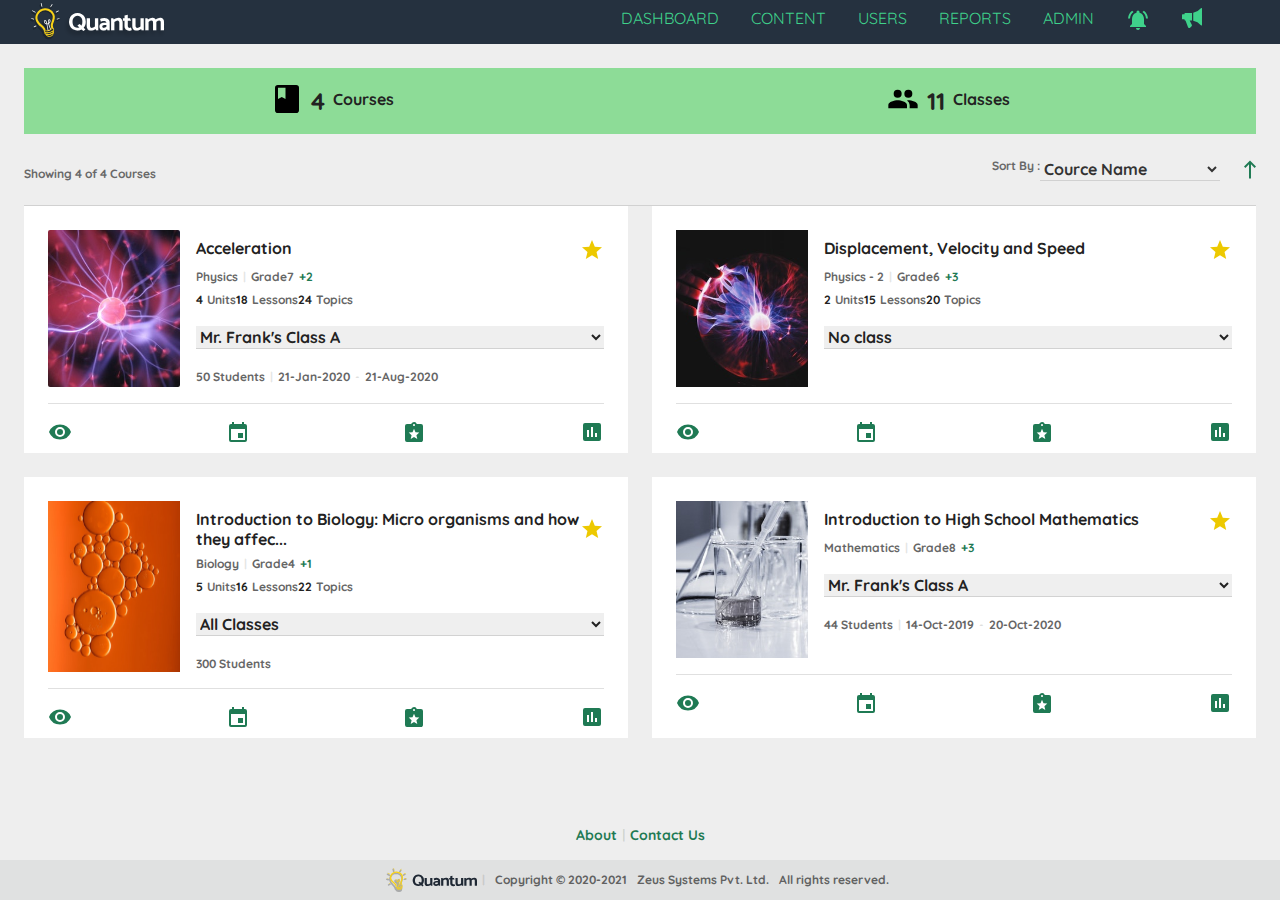
==== dashboard/index.html @ c4efd6d4 "dashboard push" ====
<!DOCTYPE html>
<html lang="en">

<head>
    <meta charset="UTF-8">
    <meta name="viewport" content="width=device-width, initial-scale=1.0">
    <link rel="preload" href="/login-page/Quicksand-VariableFont_wght.woff2" as="font" type="font/woff2"
        crossorigin="anonymous">
    <link rel="stylesheet" href="/dashboard/styles.css">
    <title>Document</title>
</head>

<body>
    <div class="flex">
        <div class="header">
            <img src="/dashboard/logo used in header.svg" alt="quantum">
            <div class="dashboard nav">DASHBOARD</div>
            <div class="nav">CONTENT</div>
            <div class="nav">USERS</div>
            <div class="nav">REPORTS</div>
            <div class="nav">ADMIN</div>
            <div class="nav"><img src="/dashboard/alerts.svg" alt="Alert as image."></div>
            <div class="nav"><img src="/dashboard/announcements.svg" alt="announcements as image"></div>
            <div class="nav profile"></div>
        </div>
        <div class="main">
            <div class="course-class-toggle">
                <div class="courses-toggle">
                    <img src="/dashboard/courses.svg" alt="courses img">
                    <div class="courses-nos">4</div>
                    <div class="courses-toggle-label">Courses</div>
                </div>
                <div class="classes-toggle">
                    <img src="/dashboard/classes.svg" alt="classes img">
                    <div class="classes-nos">11</div>
                    <div class="classes-toggle-label">Classes</div>
                </div>
            </div>
            <div class="class-for-line">
                <div class="filter-panel">
                    <div class="showing-label">Showing 4 of 4 Courses</div>
                    <div class="filter-div">
                        <div class="sort-by-label">Sort By :</div>
                        <select name="course" id="course" class="courses-select">
                            <option value="" disabled selected>Cource Name</option>
                            <option value="">Acceleration</option>
                            <option value="">Displacement, Velocity and Speed</option>
                            <option value="">Introduction to Biology: Micro organisms and how they affec...</option>
                            <option value="">Introduction to High School Mathematics</option>
                        </select>
                        <img src="/dashboard/sort.svg" alt="sort img">
                    </div>
                </div>
            </div>
            <div class="courses-grid">
                <div class="course-card">
                    <div class="course">
                        <img src="/dashboard/imageMask.png" alt="" class="course-img">
                        <div class="courses-details">
                            <div class="line-1">
                                <div class="course-name">Acceleration</div> <img class="star"
                                    src="/dashboard/favourite.svg" alt="">
                            </div>
                            <div class="line-2 regular-course-label">
                                Physics
                                <div class="pipe">|</div>
                                Grade
                                <div class="grade">7</div>
                                <div class="plus">+2</div>
                            </div>
                            <div class="line-3 regular-course-label">
                                <div class="number-line-2">4</div>
                                Units
                                <div class="number-line-2 lm">18</div>
                                Lessons
                                <div class="number-line-2 lm">24</div>
                                Topics
                            </div>
                            <select name="" id="" class="course-class-input">
                                <option value="">Mr. Frank's Class A</option>
                                <option value="">Mr. Frank's Class B</option>
                            </select>
                            <div class="line-4 regular-course-label">
                                <div>50 Students</div>
                                <div class="pipe">|</div>
                                <div>21-Jan-2020</div>
                                <div class="pipe">-</div>
                                <div>21-Aug-2020</div>
                            </div>
                        </div>
                    </div>
                    <div class="courses-icons">
                        <img src="/dashboard/preview.svg" alt="">
                        <img src="/dashboard/manage course.svg" alt="">
                        <img src="/dashboard/grade submissions.svg" alt="">
                        <img src="/dashboard/reports.svg" alt="">
                    </div>
                </div>
                <div class="course-card">
                    <div class="course">
                        <img src="/dashboard/imageMask-1.png" alt="" class="course-img">
                        <div class="courses-details">
                            <div class="line-1">
                                <div class="course-name">Displacement, Velocity and Speed</div> <img class="star"
                                    src="/dashboard/favourite.svg" alt="">
                            </div>
                            <div class="line-2 regular-course-label">
                                Physics - 2
                                <div class="pipe">|</div>
                                Grade
                                <div class="grade">6</div>
                                <div class="plus">+3</div>
                            </div>
                            <div class="line-3 regular-course-label">
                                <div class="number-line-2">2</div>
                                Units
                                <div class="number-line-2 lm">15</div>
                                Lessons
                                <div class="number-line-2 lm">20</div>
                                Topics
                            </div>
                            <select name="" id="" class="course-class-input">
                                <option value="">No class</option>
                                <option value="">Mr. Frank's Class A</option>
                                <option value="">Mr. Frank's Class B</option>
                            </select>
                        </div>
                    </div>
                    <div class="courses-icons">
                        <img src="/dashboard/preview.svg" alt="">
                        <img src="/dashboard/manage course.svg" alt="">
                        <img src="/dashboard/grade submissions.svg" alt="">
                        <img src="/dashboard/reports.svg" alt="">
                    </div>
                </div>
                <div class="course-card">
                    <div class="course">
                        <img src="/dashboard/imageMask-2.png" alt="" class="course-img">
                        <div class="courses-details">
                            <div class="line-1">
                                <div class="course-name">Introduction to Biology: Micro organisms and how they affec...
                                </div> <img class="star" src="/dashboard/favourite.svg" alt="">
                            </div>
                            <div class="line-2 regular-course-label">
                                Biology
                                <div class="pipe">|</div>
                                Grade
                                <div class="grade">4</div>
                                <div class="plus">+1</div>
                            </div>
                            <div class="line-3 regular-course-label">
                                <div class="number-line-2">5</div>
                                Units
                                <div class="number-line-2 lm">16</div>
                                Lessons
                                <div class="number-line-2 lm">22</div>
                                Topics
                            </div>
                            <select name="" id="" class="course-class-input">
                                <option value="">All Classes</option>
                                <option value="">Mr. Frank's Class A</option>
                                <option value="">Mr. Frank's Class B</option>
                            </select>
                            <div class="line-4 regular-course-label">
                                <div>300 Students</div>
                            </div>
                        </div>
                    </div>
                    <div class="courses-icons">
                        <img src="/dashboard/preview.svg" alt="">
                        <img src="/dashboard/manage course.svg" alt="">
                        <img src="/dashboard/grade submissions.svg" alt="">
                        <img src="/dashboard/reports.svg" alt="">
                    </div>
                </div>
                <div class="course-card">
                    <div class="course">
                        <img src="/dashboard/imageMask-3.png" alt="" class="course-img">
                        <div class="courses-details">
                            <div class="line-1">
                                <div class="course-name">Introduction to High School Mathematics</div> <img class="star" src="/dashboard/favourite.svg" alt="">
                            </div>
                            <div class="line-2 regular-course-label">
                                Mathematics
                                <div class="pipe">|</div>
                                Grade
                                <div class="grade">8</div>
                                <div class="plus">+3</div>
                            </div>
                            <select name="" id="" class="course-class-input">
                                <option value="">Mr. Frank's Class A</option>
                                <option value="">Mr. Frank's Class B</option>
                            </select>
                            <div class="line-4 regular-course-label">
                                <div>44 Students</div>
                                <div class="pipe">|</div>
                                <div>14-Oct-2019</div>
                                <div class="pipe">-</div>
                                <div>20-Oct-2020</div>
                            </div>
                        </div>
                    </div>
                    <div class="courses-icons">
                        <img src="/dashboard/preview.svg" alt="">
                        <img src="/dashboard/manage course.svg" alt="">
                        <img src="/dashboard/grade submissions.svg" alt="">
                        <img src="/dashboard/reports.svg" alt="">
                    </div>
                </div>
            </div>
            
        </div>
        <div class="contact">About<div class="pipe">|</div>Contact Us</div>
        <div class="footer">
            <div class="footer-text">
                <img src="/dashboard/logo used in footer.svg" alt="quantum">
                <span class="pipe">|</span><span class="footer-text">Copyright © 2020-2021</span><span
                    class="footer-text company-name">Zeus Systems Pvt. Ltd.</span><span class="footer-text">All rights
                    reserved.</span>
            </div>
        </div>
    </div>
</body>

</html>
---- dashboard/styles.css ----
@font-face {
    font-family: 'Quicksand';
    font-display: optional;
    src: url('/login-page/Quicksand-VariableFont_wght.woff2') format('woff2');
}

* {
    margin: 0;
}

html,
body {
    background-color: #eeeeee;
    font-family: 'Quicksand';
    height: 100%;
}

.flex {
    display: flex;
    flex-direction: column;
    height: 100%;
}

.header {
    background: #25313F;
    padding: 0 30px;
    display: flex;
}

.header-title {
    color: #FFFFFF;
    font: normal normal bold 20px/18px 'Quicksand';
    margin-left: 5px;
}

.nav {
    text-align: right;
    letter-spacing: 0px;
    color: #3FD28B;
    text-transform: uppercase;
    margin: 0 16px;
    padding: 8px 0 4px 0;
    border-bottom: 4px solid #25313F;
}

.nav:hover {
    color: #ffffff;
    border-bottom: 4px solid #ffffff;
    cursor: pointer;
}

.dashboard {
    margin-left: auto;
}

.main {
    margin: 24px;
}

.course-class-toggle {
    background-color: #8DDC97;
    display: grid;
    grid-template-columns: 1fr 1fr;
}

.courses-toggle,
.classes-toggle {
    display: flex;
    align-items: center;
    justify-content: center;
    letter-spacing: 0px;
    color: #222222;
    border-bottom: 4px solid #8DDC97;
}

.courses-toggle:hover,
.classes-toggle:hover {
    border-bottom: 4px solid #222222;
}

.courses-nos,
.classes-nos {
    font: normal normal bolder 24px/28px 'Quicksand';
    margin: 19px 8px 15px 8px;
}

.courses-toggle-label,
.classes-toggle-label {
    font: normal normal bold 16px/20px 'Quicksand';
}

.class-for-line {
    border-bottom: rgb(0, 0, 0, 0.12) 1px solid;
}

.filter-panel {
    display: flex;
    justify-content: space-between;
    margin: 24px 0px;
}

.showing-label {
    align-self: flex-end;
    font: normal normal bold 12px/14px 'Quicksand';
    letter-spacing: 0px;
    color: #686868;
}

.filter-div {
    display: flex;
}

.sort-by-label {
    font: normal normal bold 12px/16px 'Quicksand';
    letter-spacing: 0px;
    color: #686868;
}

.courses-select {
    border: none;
    border-bottom: rgb(0, 0, 0, 0.12) 1px solid;
    width: 180px;
    background-color: #eeeeee;
    font: normal normal bold 16px/20px 'Quicksand';
    letter-spacing: 0px;
    color: #333333;
    margin-right: 24px;
}

.courses-grid {
    display: grid;
    grid-template-columns: 1fr 1fr;
    grid-gap: 24px;
}

.course-card {
    display: flex;
    flex-direction: column;
    background-color: #ffffff;
}

.course {
    display: flex;
}

.course-img {
    margin: 24px 16px 16px 24px;
}

.courses-details {
    display: flex;
    flex-direction: column;
    width: 100%;
    margin: 25px 24px 16px 0;
}

.line-1,
.line-2,
.line-3,
.line-4 {
    display: flex;
    margin: 7px 0 0 0;
}

.course-name {
    font: normal normal bold 16px/20px 'Quicksand';
    color: #222222;
    margin-right: auto;
}

.regular-course-label {
    font: normal normal bold 12px/16px 'Quicksand';
    color: #666666;
}

.pipe {
    margin: 0 5px;
    color: rgb(0, 0, 0, 0.12);
}

.plus {
    margin-left: 5px;
    color: #1F7A54;
}

.number-line-2 {
    font-weight: bolder;
    color: #222222;
    margin-right: 4px;
}

.course-class-input {
    font: normal normal bold 16px/20px 'Quicksand';
    color: #222222;
    border: none;
    border-bottom: rgb(0, 0, 0, 0.12) 1px solid;
    margin: 18px 0 13px 0;
}

.lm {
    margin-right: 4px;
}

.courses-icons {
    display: flex;
    justify-content: space-between;
    padding: 16px 0 9px 0;
    border-top: rgb(0, 0, 0, 0.12) 1px solid;
    margin: 0 24px 0 24px;
}

.contact {
    justify-content: center;
    display: flex;
    font: normal normal bold 14px/18px 'Quicksand';
    letter-spacing: 0px;
    color: #1F7A54;
    margin: auto 16px 16px 16px;
}

.pipe {
    color: #0000001F;
    margin: 0 5px;
}

.footer {
    background-color: #E0E1E1;
    padding-top: 8px;
    padding-bottom: 8px;
}

.footer-quantum {
    font: normal normal bold 14px/18px 'Quicksand';
    color: #1F2834;
}

.footer-text {
    font: normal normal bold 12px/16px 'Quicksand';
    letter-spacing: 0px;
    color: #616161;
    margin: 0 5px;
    display: flex;
    align-items: center;
    justify-content: center;
}

.company-name {
    font-weight: bolder;
}

@media screen and (max-width: 1000px) {
    .courses-grid{
        grid-template-columns: 1fr;
    }
}
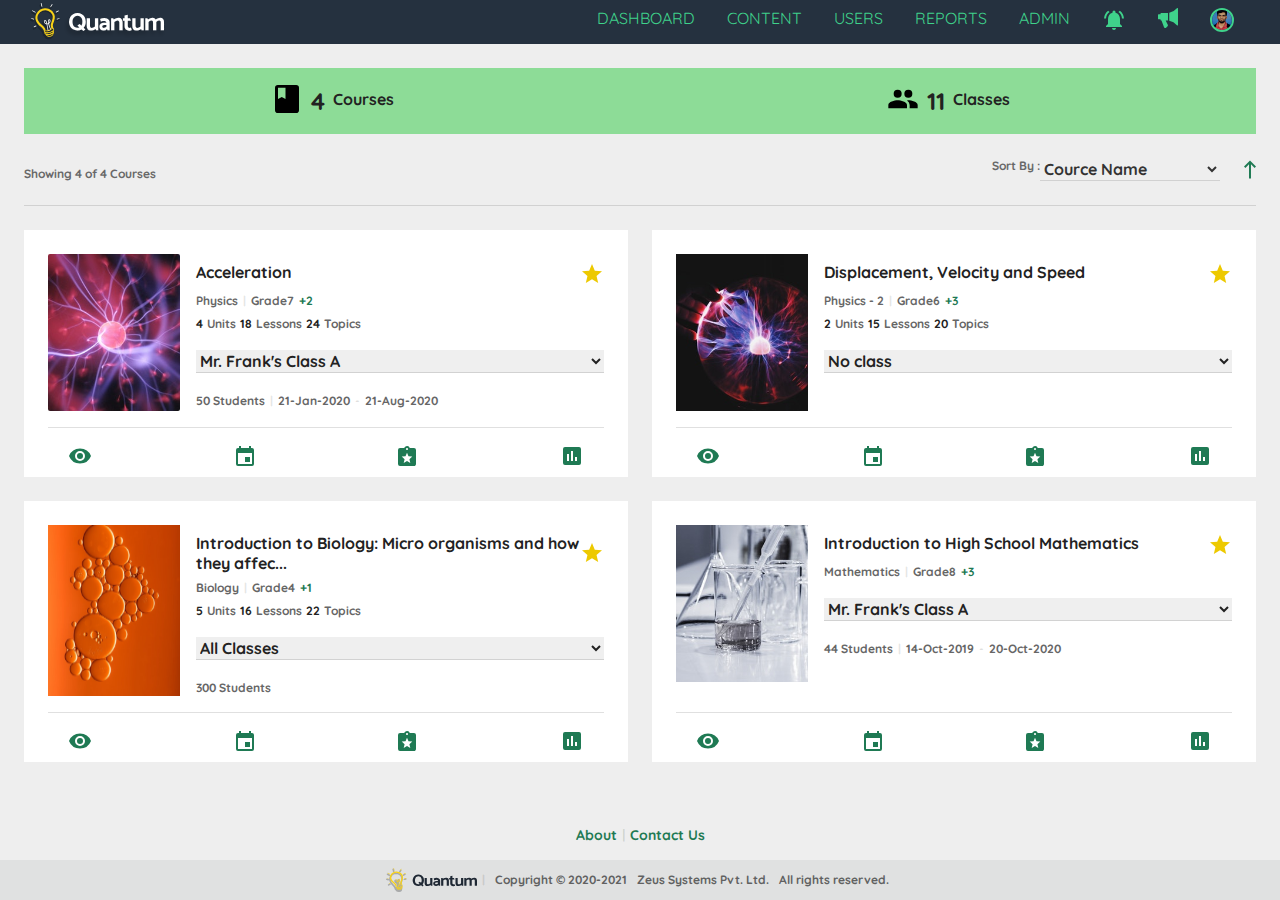
==== commit 85d29a78: "navbar made responsive" ====
--- a/dashboard/index.html
+++ b/dashboard/index.html
@@ -14,14 +14,15 @@
     <div class="flex">
         <div class="header">
             <img src="/dashboard/logo used in header.svg" alt="quantum">
-            <div class="dashboard nav">DASHBOARD</div>
-            <div class="nav">CONTENT</div>
-            <div class="nav">USERS</div>
-            <div class="nav">REPORTS</div>
-            <div class="nav">ADMIN</div>
-            <div class="nav"><img src="/dashboard/alerts.svg" alt="Alert as image."></div>
+            <div class="dashboard nav large-screen">DASHBOARD</div>
+            <div class="nav large-screen">CONTENT</div>
+            <div class="nav large-screen">USERS</div>
+            <div class="nav large-screen">REPORTS</div>
+            <div class="nav large-screen">ADMIN</div>
+            <div class="nav bell"><img src="/dashboard/alerts.svg" alt="Alert as image."></div>
             <div class="nav"><img src="/dashboard/announcements.svg" alt="announcements as image"></div>
-            <div class="nav profile"></div>
+            <div class="nav profile"><img src="/dashboard/IT024_Meet_Dadhania.jpg" alt=""></div>
+            <div class="nav menu"><img src="/dashboard/hamburger-menu.svg" alt=""></div>
         </div>
         <div class="main">
             <div class="course-class-toggle">
@@ -48,7 +49,7 @@
                             <option value="">Introduction to Biology: Micro organisms and how they affec...</option>
                             <option value="">Introduction to High School Mathematics</option>
                         </select>
-                        <img src="/dashboard/sort.svg" alt="sort img">
+                        <img src="/dashboard/sort.svg" alt="sort img" class="sort">
                     </div>
                 </div>
             </div>
@@ -210,7 +211,7 @@
             </div>
             
         </div>
-        <div class="contact">About<div class="pipe">|</div>Contact Us</div>
+        <div class="contact-div"><div class="about">About</div><div class="pipe">|</div><div class="contact">Contact Us</div></div>
         <div class="footer">
             <div class="footer-text">
                 <img src="/dashboard/logo used in footer.svg" alt="quantum">
--- a/dashboard/styles.css
+++ b/dashboard/styles.css
@@ -49,6 +49,18 @@
     cursor: pointer;
 }
 
+.profile>img{
+    width: 20px;
+    height: 20px;
+    object-fit: cover;
+    border-radius: 100%;
+    border: #3FD28B 2px solid;
+}
+
+.menu{
+    display: none;
+}
+
 .dashboard {
     margin-left: auto;
 }
@@ -76,6 +88,7 @@
 .courses-toggle:hover,
 .classes-toggle:hover {
     border-bottom: 4px solid #222222;
+    cursor: pointer;
 }
 
 .courses-nos,
@@ -91,6 +104,7 @@
 
 .class-for-line {
     border-bottom: rgb(0, 0, 0, 0.12) 1px solid;
+    margin-bottom: 24px;
 }
 
 .filter-panel {
@@ -198,18 +212,27 @@
 }
 
 .lm {
-    margin-right: 4px;
+    margin-left: 4px;
 }
 
 .courses-icons {
     display: flex;
     justify-content: space-between;
-    padding: 16px 0 9px 0;
+    padding: 16px 20px 9px 20px;
     border-top: rgb(0, 0, 0, 0.12) 1px solid;
-    margin: 0 24px 0 24px;
-}
-
-.contact {
+    margin: auto 24px 0 24px;
+}
+
+.courses-icons>img:hover,
+.star:hover,
+.sort:hover,
+.contact:hover,
+.about:hover {
+    opacity: 0.4;
+    cursor: pointer;
+}
+
+.contact-div {
     justify-content: center;
     display: flex;
     font: normal normal bold 14px/18px 'Quicksand';
@@ -249,7 +272,19 @@
 }
 
 @media screen and (max-width: 1000px) {
-    .courses-grid{
+    .courses-grid {
         grid-template-columns: 1fr;
     }
+
+    .large-screen {
+        display: none;
+    }
+
+    .bell{
+        margin-left: auto;
+    }
+
+    .menu{
+        display: block;
+    }
 }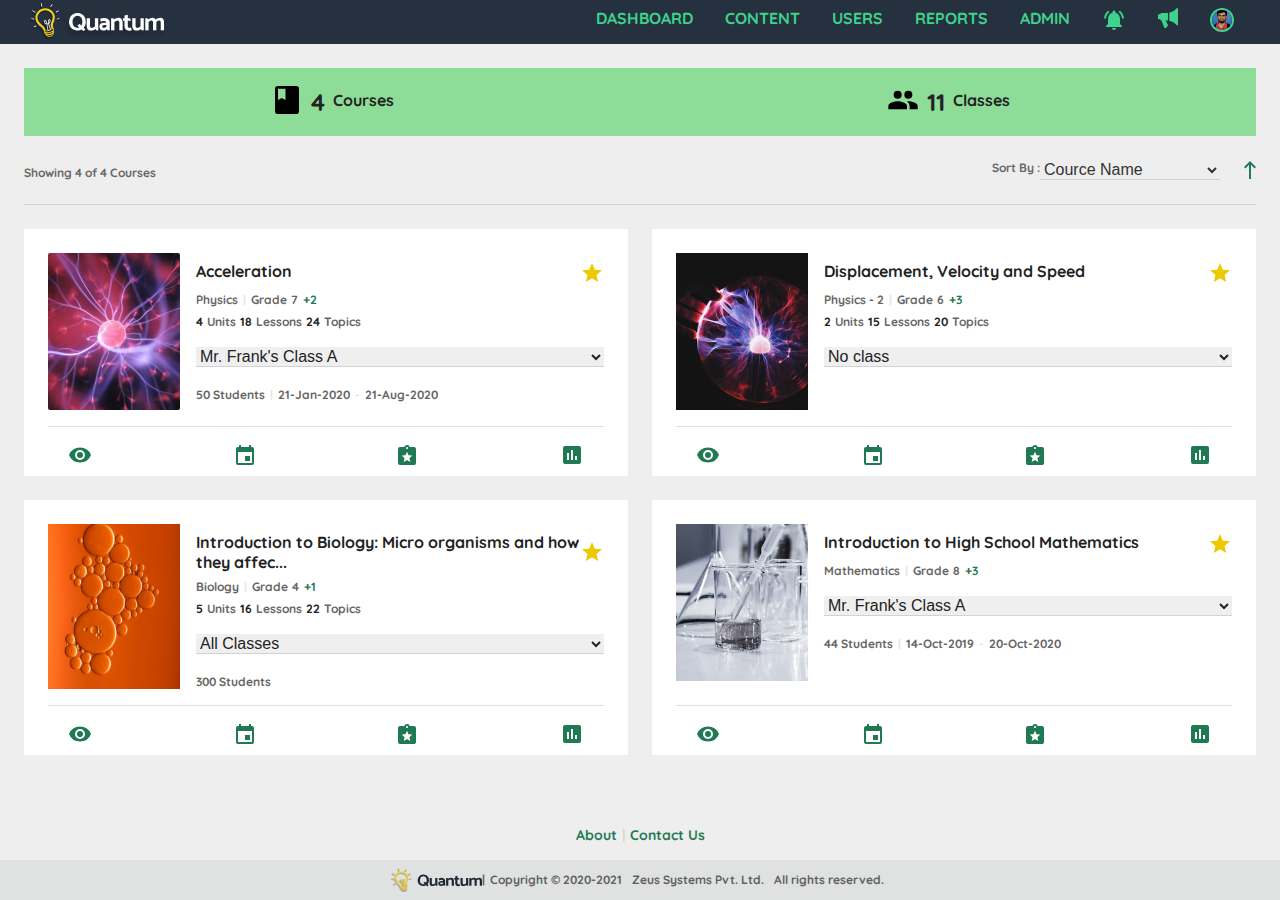
==== commit 831ca923: "dashboard styled and responsive with scss" ====
--- a/dashboard/index.html
+++ b/dashboard/index.html
@@ -6,7 +6,7 @@
     <meta name="viewport" content="width=device-width, initial-scale=1.0">
     <link rel="preload" href="/login-page/Quicksand-VariableFont_wght.woff2" as="font" type="font/woff2"
         crossorigin="anonymous">
-    <link rel="stylesheet" href="/dashboard/styles.css">
+    <link rel="stylesheet" href="/dashboard/style.css">
     <title>Document</title>
 </head>
 
@@ -179,7 +179,8 @@
                         <img src="/dashboard/imageMask-3.png" alt="" class="course-img">
                         <div class="courses-details">
                             <div class="line-1">
-                                <div class="course-name">Introduction to High School Mathematics</div> <img class="star" src="/dashboard/favourite.svg" alt="">
+                                <div class="course-name">Introduction to High School Mathematics</div> <img class="star"
+                                    src="/dashboard/favourite.svg" alt="">
                             </div>
                             <div class="line-2 regular-course-label">
                                 Mathematics
@@ -209,13 +210,16 @@
                     </div>
                 </div>
             </div>
-            
-        </div>
-        <div class="contact-div"><div class="about">About</div><div class="pipe">|</div><div class="contact">Contact Us</div></div>
+        </div>
+        <div class="contact-div">
+            <div class="about">About</div>
+            <div class="pipe">|</div>
+            <div class="contact">Contact Us</div>
+        </div>
         <div class="footer">
             <div class="footer-text">
                 <img src="/dashboard/logo used in footer.svg" alt="quantum">
-                <span class="pipe">|</span><span class="footer-text">Copyright © 2020-2021</span><span
+                <span class="pipe large-screen">|</span><span class="footer-text">Copyright © 2020-2021</span><span
                     class="footer-text company-name">Zeus Systems Pvt. Ltd.</span><span class="footer-text">All rights
                     reserved.</span>
             </div>
--- a/dashboard/style.css
+++ b/dashboard/style.css
@@ -0,0 +1,277 @@
+@font-face {
+  font-family: "Quicksand";
+  font-display: optional;
+  src: url("/login-page/Quicksand-VariableFont_wght.woff2") format("woff2");
+}
+* {
+  margin: 0;
+}
+
+html,
+body {
+  background-color: #eeeeee;
+  font-family: "Quicksand";
+  height: 100%;
+  font-style: normal;
+  font-variant: normal;
+  font-weight: bold;
+}
+
+.flex {
+  display: flex;
+  flex-direction: column;
+  height: 100%;
+}
+
+.header {
+  background: #25313F;
+  padding: 0 30px;
+  display: flex;
+}
+.header .nav {
+  text-align: right;
+  letter-spacing: 0px;
+  color: #3FD28B;
+  text-transform: uppercase;
+  margin: 0 16px;
+  padding: 8px 0 4px 0;
+  border-bottom: 4px solid #25313F;
+}
+.header .nav:hover {
+  color: #ffffff;
+  border-bottom: 4px solid #ffffff;
+  cursor: pointer;
+}
+.header .profile > img {
+  width: 20px;
+  height: 20px;
+  -o-object-fit: cover;
+     object-fit: cover;
+  border-radius: 100%;
+  border: #3FD28B 2px solid;
+}
+.header .menu {
+  display: none;
+}
+.header .dashboard {
+  margin-left: auto;
+}
+
+.main {
+  margin: 24px;
+}
+.main .course-class-toggle {
+  background-color: #8DDC97;
+  display: grid;
+  grid-template-columns: 1fr 1fr;
+}
+.main .course-class-toggle .courses-toggle,
+.main .course-class-toggle .classes-toggle {
+  display: flex;
+  align-items: center;
+  justify-content: center;
+  color: #222222;
+  border-bottom: 4px solid #8DDC97;
+}
+.main .course-class-toggle .courses-toggle:hover,
+.main .course-class-toggle .classes-toggle:hover {
+  border-bottom: 4px solid #222222;
+  cursor: pointer;
+}
+.main .course-class-toggle .courses-toggle .courses-nos,
+.main .course-class-toggle .courses-toggle .classes-nos,
+.main .course-class-toggle .classes-toggle .courses-nos,
+.main .course-class-toggle .classes-toggle .classes-nos {
+  font-size: 24px;
+  margin: 19px 8px 15px 8px;
+}
+.main .course-class-toggle .courses-toggle .courses-toggle-label,
+.main .course-class-toggle .courses-toggle .classes-toggle-label,
+.main .course-class-toggle .classes-toggle .courses-toggle-label,
+.main .course-class-toggle .classes-toggle .classes-toggle-label {
+  font-size: 16px;
+}
+.main .class-for-line {
+  border-bottom: rgba(0, 0, 0, 0.12) 1px solid;
+  margin-bottom: 24px;
+}
+.main .class-for-line .filter-panel {
+  display: flex;
+  justify-content: space-between;
+  margin: 24px 0px;
+}
+.main .class-for-line .filter-panel .showing-label {
+  align-self: flex-end;
+  font-size: 12px;
+  color: #686868;
+}
+.main .class-for-line .filter-panel .filter-div {
+  display: flex;
+}
+.main .class-for-line .filter-panel .filter-div .sort-by-label {
+  font-size: 12px;
+  letter-spacing: 0px;
+  color: #686868;
+}
+.main .class-for-line .filter-panel .filter-div .courses-select {
+  border: none;
+  border-bottom: rgba(0, 0, 0, 0.12) 1px solid;
+  width: 180px;
+  background-color: #eeeeee;
+  font-size: 16px;
+  letter-spacing: 0px;
+  color: #333333;
+  margin-right: 24px;
+}
+.main .courses-grid {
+  display: grid;
+  grid-template-columns: 1fr 1fr;
+  grid-gap: 24px;
+}
+.main .courses-grid .course-card {
+  display: flex;
+  flex-direction: column;
+  background-color: #ffffff;
+}
+.main .courses-grid .course-card .course {
+  display: flex;
+}
+.main .courses-grid .course-card .course .course-img {
+  margin: 24px 16px 16px 24px;
+}
+.main .courses-grid .course-card .course .courses-details {
+  display: flex;
+  flex-direction: column;
+  width: 100%;
+  margin: 25px 24px 16px 0;
+}
+.main .courses-grid .course-card .course .courses-details .line-1,
+.main .courses-grid .course-card .course .courses-details .line-2,
+.main .courses-grid .course-card .course .courses-details .line-3,
+.main .courses-grid .course-card .course .courses-details .line-4 {
+  display: flex;
+  margin: 7px 0 0 0;
+}
+.main .courses-grid .course-card .course .courses-details .line-1 .course-name,
+.main .courses-grid .course-card .course .courses-details .line-2 .course-name,
+.main .courses-grid .course-card .course .courses-details .line-3 .course-name,
+.main .courses-grid .course-card .course .courses-details .line-4 .course-name {
+  font-size: 16px;
+  color: #222222;
+  margin-right: auto;
+}
+.main .courses-grid .course-card .course .courses-details .line-1 .pipe,
+.main .courses-grid .course-card .course .courses-details .line-2 .pipe,
+.main .courses-grid .course-card .course .courses-details .line-3 .pipe,
+.main .courses-grid .course-card .course .courses-details .line-4 .pipe {
+  margin: 0 5px;
+  color: rgba(0, 0, 0, 0.12);
+}
+.main .courses-grid .course-card .course .courses-details .line-1 .grade,
+.main .courses-grid .course-card .course .courses-details .line-2 .grade,
+.main .courses-grid .course-card .course .courses-details .line-3 .grade,
+.main .courses-grid .course-card .course .courses-details .line-4 .grade {
+  margin-left: 4px;
+}
+.main .courses-grid .course-card .course .courses-details .line-1 .plus,
+.main .courses-grid .course-card .course .courses-details .line-2 .plus,
+.main .courses-grid .course-card .course .courses-details .line-3 .plus,
+.main .courses-grid .course-card .course .courses-details .line-4 .plus {
+  margin-left: 5px;
+  color: #1F7A54;
+}
+.main .courses-grid .course-card .course .courses-details .line-1 .number-line-2,
+.main .courses-grid .course-card .course .courses-details .line-2 .number-line-2,
+.main .courses-grid .course-card .course .courses-details .line-3 .number-line-2,
+.main .courses-grid .course-card .course .courses-details .line-4 .number-line-2 {
+  font-weight: bolder;
+  color: #222222;
+  margin-right: 4px;
+}
+.main .courses-grid .course-card .course .courses-details .line-1 .lm,
+.main .courses-grid .course-card .course .courses-details .line-2 .lm,
+.main .courses-grid .course-card .course .courses-details .line-3 .lm,
+.main .courses-grid .course-card .course .courses-details .line-4 .lm {
+  margin-left: 4px;
+}
+.main .courses-grid .course-card .course .courses-details .course-class-input {
+  font-size: 16px;
+  color: #222222;
+  border: none;
+  border-bottom: rgba(0, 0, 0, 0.12) 1px solid;
+  margin: 18px 0 13px 0;
+}
+.main .courses-grid .course-card .course .courses-details .regular-course-label {
+  font-size: 12px;
+  color: #666666;
+}
+.main .courses-grid .course-card .courses-icons {
+  display: flex;
+  justify-content: space-between;
+  padding: 16px 20px 9px 20px;
+  border-top: rgba(0, 0, 0, 0.12) 1px solid;
+  margin: auto 24px 0 24px;
+}
+.main .courses-grid .course-card .courses-icons > img:hover,
+.main .courses-grid .course-card .star:hover,
+.main .courses-grid .course-card .sort:hover {
+  opacity: 0.4;
+  cursor: pointer;
+}
+
+.contact-div {
+  justify-content: center;
+  display: flex;
+  font-size: 14px;
+  letter-spacing: 0px;
+  color: #1F7A54;
+  margin: auto 16px 16px 16px;
+}
+.contact-div .pipe {
+  color: rgba(0, 0, 0, 0.12);
+  margin: 0 5px;
+}
+.contact-div .contact:hover,
+.contact-div .about:hover {
+  opacity: 0.4;
+  cursor: pointer;
+}
+
+.footer {
+  background-color: #E0E1E1;
+  padding-top: 8px;
+  padding-bottom: 8px;
+}
+.footer .footer-text {
+  font-size: 12px;
+  letter-spacing: 0px;
+  color: #616161;
+  margin: 0 5px;
+  display: flex;
+  align-items: center;
+  justify-content: center;
+}
+.footer .footer-text .footer-quantum {
+  font-size: 14px;
+  color: #1F2834;
+}
+.footer .footer-text .company-name {
+  font-weight: bolder;
+}
+@media screen and (max-width: 1000px) {
+  .main .courses-grid {
+    grid-template-columns: 1fr;
+  }
+  .header .large-screen {
+    display: none;
+  }
+  .header .bell {
+    margin-left: auto;
+  }
+  .header .menu {
+    display: contents;
+  }
+  .footer .footer-text {
+    flex-direction: column;
+  }
+}/*# sourceMappingURL=style.css.map */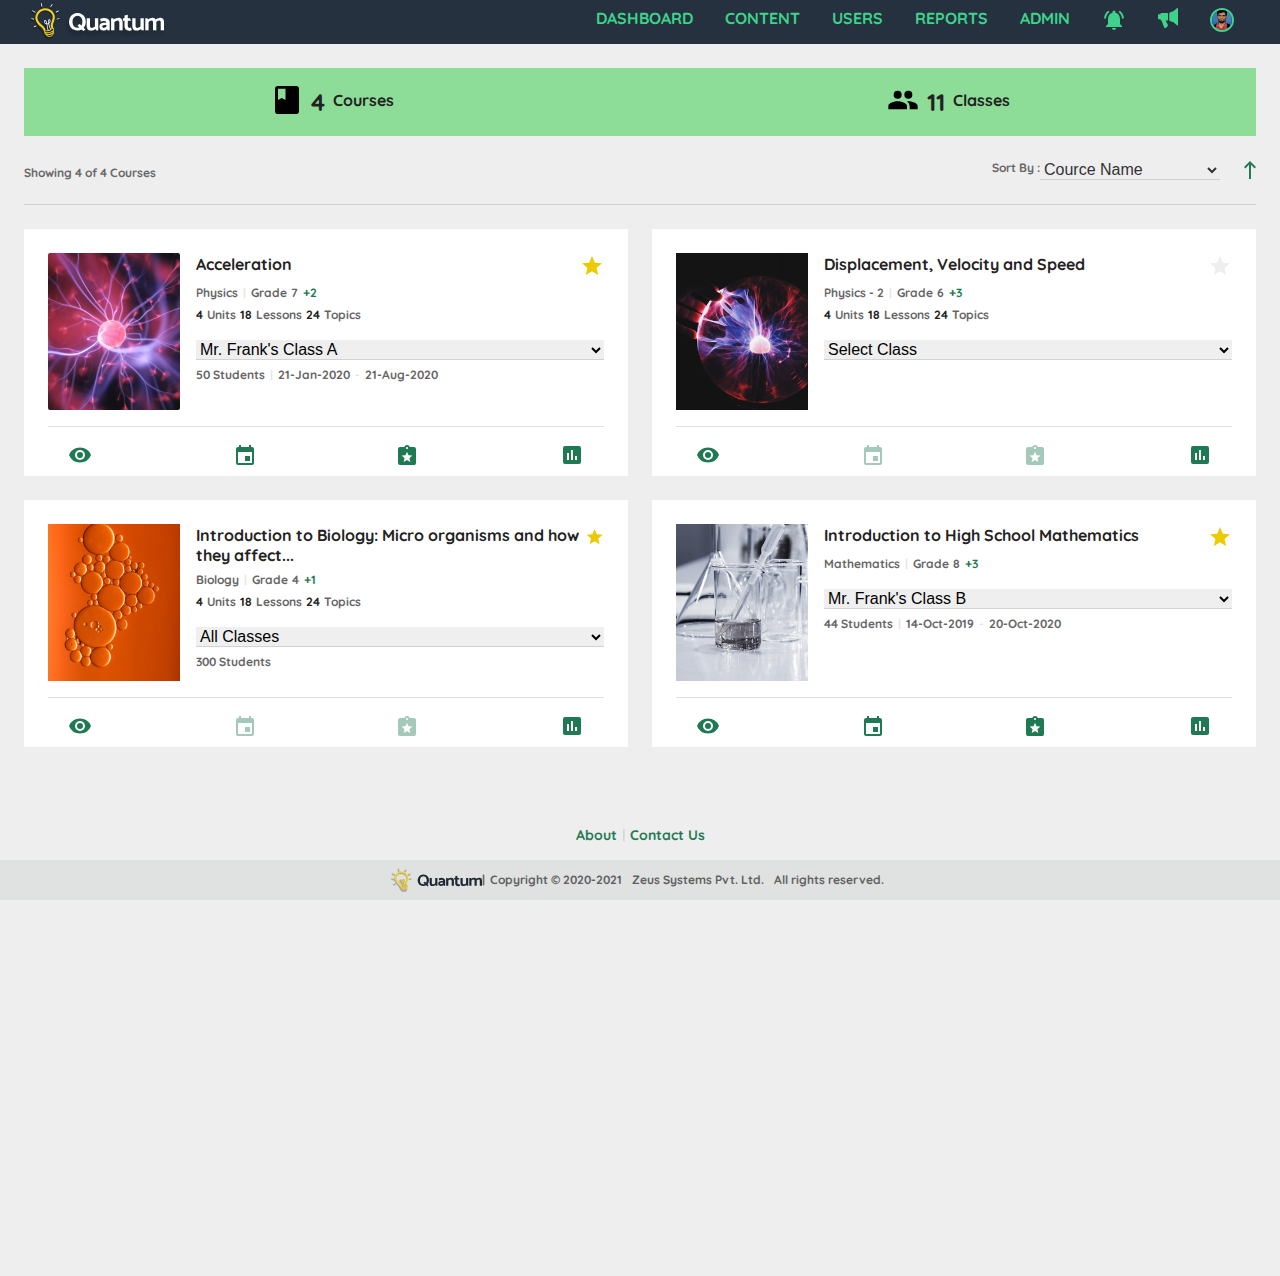
==== commit 2826c89c: "javascript added to dashboard with animation" ====
--- a/dashboard/index.html
+++ b/dashboard/index.html
@@ -19,10 +19,31 @@
             <div class="nav large-screen">USERS</div>
             <div class="nav large-screen">REPORTS</div>
             <div class="nav large-screen">ADMIN</div>
-            <div class="nav bell"><img src="/dashboard/alerts.svg" alt="Alert as image."></div>
-            <div class="nav"><img src="/dashboard/announcements.svg" alt="announcements as image"></div>
+            <div class="nav bell"><img src="/dashboard/alerts.svg" alt="Alert as image.">
+                <div class="alerts-announcements">
+                    <div class="alert-cont"></div>
+                    <div class="alert-show-button">Show All</div>
+                </div>
+            </div>
+            <div class="nav"><img src="/dashboard/announcements.svg" alt="announcements as image">
+                <div class="alerts-announcements">
+                    <div class="announcement-cont"></div>
+                    <div class="announcement-show-button">
+                        <div class="announcement-buttons seperator">Show All</div>
+                        <div class="announcement-buttons">Create New</div>
+                    </div>
+                </div>
+            </div>
             <div class="nav profile"><img src="/dashboard/IT024_Meet_Dadhania.jpg" alt=""></div>
-            <div class="nav menu"><img src="/dashboard/hamburger-menu.svg" alt=""></div>
+            <div class="nav menu"><img src="/dashboard/hamburger-menu.svg" alt="">
+                <div class="hamburger-menu">
+                    <div class="menuitem">DASHBOARD</div>
+                    <div class="menuitem">CONTENT</div>
+                    <div class="menuitem">USERS</div>
+                    <div class="menuitem">REPORTS</div>
+                    <div class="menuitem">ADMIN</div>
+                </div>
+            </div>
         </div>
         <div class="main">
             <div class="course-class-toggle">
@@ -54,161 +75,7 @@
                 </div>
             </div>
             <div class="courses-grid">
-                <div class="course-card">
-                    <div class="course">
-                        <img src="/dashboard/imageMask.png" alt="" class="course-img">
-                        <div class="courses-details">
-                            <div class="line-1">
-                                <div class="course-name">Acceleration</div> <img class="star"
-                                    src="/dashboard/favourite.svg" alt="">
-                            </div>
-                            <div class="line-2 regular-course-label">
-                                Physics
-                                <div class="pipe">|</div>
-                                Grade
-                                <div class="grade">7</div>
-                                <div class="plus">+2</div>
-                            </div>
-                            <div class="line-3 regular-course-label">
-                                <div class="number-line-2">4</div>
-                                Units
-                                <div class="number-line-2 lm">18</div>
-                                Lessons
-                                <div class="number-line-2 lm">24</div>
-                                Topics
-                            </div>
-                            <select name="" id="" class="course-class-input">
-                                <option value="">Mr. Frank's Class A</option>
-                                <option value="">Mr. Frank's Class B</option>
-                            </select>
-                            <div class="line-4 regular-course-label">
-                                <div>50 Students</div>
-                                <div class="pipe">|</div>
-                                <div>21-Jan-2020</div>
-                                <div class="pipe">-</div>
-                                <div>21-Aug-2020</div>
-                            </div>
-                        </div>
-                    </div>
-                    <div class="courses-icons">
-                        <img src="/dashboard/preview.svg" alt="">
-                        <img src="/dashboard/manage course.svg" alt="">
-                        <img src="/dashboard/grade submissions.svg" alt="">
-                        <img src="/dashboard/reports.svg" alt="">
-                    </div>
-                </div>
-                <div class="course-card">
-                    <div class="course">
-                        <img src="/dashboard/imageMask-1.png" alt="" class="course-img">
-                        <div class="courses-details">
-                            <div class="line-1">
-                                <div class="course-name">Displacement, Velocity and Speed</div> <img class="star"
-                                    src="/dashboard/favourite.svg" alt="">
-                            </div>
-                            <div class="line-2 regular-course-label">
-                                Physics - 2
-                                <div class="pipe">|</div>
-                                Grade
-                                <div class="grade">6</div>
-                                <div class="plus">+3</div>
-                            </div>
-                            <div class="line-3 regular-course-label">
-                                <div class="number-line-2">2</div>
-                                Units
-                                <div class="number-line-2 lm">15</div>
-                                Lessons
-                                <div class="number-line-2 lm">20</div>
-                                Topics
-                            </div>
-                            <select name="" id="" class="course-class-input">
-                                <option value="">No class</option>
-                                <option value="">Mr. Frank's Class A</option>
-                                <option value="">Mr. Frank's Class B</option>
-                            </select>
-                        </div>
-                    </div>
-                    <div class="courses-icons">
-                        <img src="/dashboard/preview.svg" alt="">
-                        <img src="/dashboard/manage course.svg" alt="">
-                        <img src="/dashboard/grade submissions.svg" alt="">
-                        <img src="/dashboard/reports.svg" alt="">
-                    </div>
-                </div>
-                <div class="course-card">
-                    <div class="course">
-                        <img src="/dashboard/imageMask-2.png" alt="" class="course-img">
-                        <div class="courses-details">
-                            <div class="line-1">
-                                <div class="course-name">Introduction to Biology: Micro organisms and how they affec...
-                                </div> <img class="star" src="/dashboard/favourite.svg" alt="">
-                            </div>
-                            <div class="line-2 regular-course-label">
-                                Biology
-                                <div class="pipe">|</div>
-                                Grade
-                                <div class="grade">4</div>
-                                <div class="plus">+1</div>
-                            </div>
-                            <div class="line-3 regular-course-label">
-                                <div class="number-line-2">5</div>
-                                Units
-                                <div class="number-line-2 lm">16</div>
-                                Lessons
-                                <div class="number-line-2 lm">22</div>
-                                Topics
-                            </div>
-                            <select name="" id="" class="course-class-input">
-                                <option value="">All Classes</option>
-                                <option value="">Mr. Frank's Class A</option>
-                                <option value="">Mr. Frank's Class B</option>
-                            </select>
-                            <div class="line-4 regular-course-label">
-                                <div>300 Students</div>
-                            </div>
-                        </div>
-                    </div>
-                    <div class="courses-icons">
-                        <img src="/dashboard/preview.svg" alt="">
-                        <img src="/dashboard/manage course.svg" alt="">
-                        <img src="/dashboard/grade submissions.svg" alt="">
-                        <img src="/dashboard/reports.svg" alt="">
-                    </div>
-                </div>
-                <div class="course-card">
-                    <div class="course">
-                        <img src="/dashboard/imageMask-3.png" alt="" class="course-img">
-                        <div class="courses-details">
-                            <div class="line-1">
-                                <div class="course-name">Introduction to High School Mathematics</div> <img class="star"
-                                    src="/dashboard/favourite.svg" alt="">
-                            </div>
-                            <div class="line-2 regular-course-label">
-                                Mathematics
-                                <div class="pipe">|</div>
-                                Grade
-                                <div class="grade">8</div>
-                                <div class="plus">+3</div>
-                            </div>
-                            <select name="" id="" class="course-class-input">
-                                <option value="">Mr. Frank's Class A</option>
-                                <option value="">Mr. Frank's Class B</option>
-                            </select>
-                            <div class="line-4 regular-course-label">
-                                <div>44 Students</div>
-                                <div class="pipe">|</div>
-                                <div>14-Oct-2019</div>
-                                <div class="pipe">-</div>
-                                <div>20-Oct-2020</div>
-                            </div>
-                        </div>
-                    </div>
-                    <div class="courses-icons">
-                        <img src="/dashboard/preview.svg" alt="">
-                        <img src="/dashboard/manage course.svg" alt="">
-                        <img src="/dashboard/grade submissions.svg" alt="">
-                        <img src="/dashboard/reports.svg" alt="">
-                    </div>
-                </div>
+
             </div>
         </div>
         <div class="contact-div">
@@ -225,6 +92,9 @@
             </div>
         </div>
     </div>
+    <script src="/dashboard/script.js"></script>
+    <script src="/dashboard/scriptalert.js"></script>
+    <script src="/dashboard/scriptannouncement.js"></script>
 </body>
 
 </html>--- a/dashboard/style.css
+++ b/dashboard/style.css
@@ -32,7 +32,6 @@
   text-align: right;
   letter-spacing: 0px;
   color: #3FD28B;
-  text-transform: uppercase;
   margin: 0 16px;
   padding: 8px 0 4px 0;
   border-bottom: 4px solid #25313F;
@@ -49,6 +48,119 @@
      object-fit: cover;
   border-radius: 100%;
   border: #3FD28B 2px solid;
+}
+.header .nav .alerts-announcements {
+  opacity: 0;
+  visibility: hidden;
+  transition: visibility 0s, opacity 0.5s ease-in-out;
+  position: absolute;
+}
+.header .nav:hover .nav {
+  color: #222222;
+  text-align: left;
+}
+.header .nav:hover .alerts-announcements {
+  visibility: visible;
+  opacity: 1;
+  width: 315px;
+  max-height: 580px;
+  z-index: 1;
+  position: absolute;
+  overflow-y: scroll;
+  overflow-x: hidden;
+  right: 0;
+  top: 44px;
+  background-color: #ffffff;
+  border: 1px solid #ccc;
+  box-shadow: 0px 13px 20px rgba(0, 0, 0, 0.2392156863);
+  display: flex;
+  flex-direction: column;
+}
+.header .nav:hover .alerts-announcements .alert {
+  display: flex;
+  flex-direction: column;
+  padding: 16px;
+}
+.header .nav:hover .alerts-announcements .alert .alert-title {
+  display: flex;
+  margin-bottom: 8px;
+}
+.header .nav:hover .alerts-announcements .alert .alert-title .alert-message {
+  font-size: 14px;
+  color: #222222;
+  text-align: left;
+}
+.header .nav:hover .alerts-announcements .alert .alert-title .alert-read-status {
+  margin-left: auto;
+  color: #1F7A54;
+}
+.header .nav:hover .alerts-announcements .alert .label-class,
+.header .nav:hover .alerts-announcements .alert .label-course,
+.header .nav:hover .alerts-announcements .alert .label-files {
+  text-align: left;
+  font-size: 12px;
+  color: #616161;
+  margin-bottom: 8px;
+  display: flex;
+}
+.header .nav:hover .alerts-announcements .alert .alert-class,
+.header .nav:hover .alerts-announcements .alert .alert-course {
+  text-align: left;
+  font-size: 12px;
+  color: #222222;
+  margin-bottom: 8px;
+}
+.header .nav:hover .alerts-announcements .alert .alert-footer {
+  display: flex;
+  font-size: 12px;
+  font-weight: normal;
+  color: #616161;
+}
+.header .nav:hover .alerts-announcements .alert .alert-timestamp {
+  margin-left: auto;
+  font-size: 12px;
+  font-weight: normal;
+  color: #616161;
+}
+.header .nav:hover .alerts-announcements .alert-unread {
+  background-color: #ffffee;
+}
+.header .nav:hover .alerts-announcements .alert-show-button,
+.header .nav:hover .alerts-announcements .announcement-show-button {
+  position: sticky;
+  bottom: 0;
+  left: 0;
+  text-align: center;
+  background: #ffffff;
+  border: none;
+  box-shadow: 0px 1px 6px rgba(0, 0, 0, 0.2392156863);
+  border-radius: 0px 0px 2px 2px;
+  font-size: 14px;
+  color: #1F7A54;
+}
+.header .nav:hover .alerts-announcements .alert-show-button {
+  padding: 15px;
+}
+.header .nav:hover .alerts-announcements .alert-show-button:hover {
+  background-color: #f3f3f3;
+}
+.header .nav:hover .alerts-announcements .announcement-show-button,
+.header .nav:hover .alerts-announcements .alert-show-button {
+  display: flex;
+  justify-content: center;
+}
+.header .nav:hover .alerts-announcements .announcement-show-button {
+  padding: 15px;
+}
+.header .nav:hover .alerts-announcements .announcement-buttons {
+  padding: 5px;
+  width: 50%;
+}
+.header .nav:hover .alerts-announcements .announcement-buttons:hover {
+  background-color: #f3f3f3;
+}
+.header .nav:hover .alerts-announcements .seperator {
+  border-right: rgba(0, 0, 0, 0.2392156863) 1px solid;
 }
 .header .menu {
   display: none;
@@ -138,6 +250,10 @@
 }
 .main .courses-grid .course-card .course .course-img {
   margin: 24px 16px 16px 24px;
+  width: 132px;
+  height: 157px;
+  -o-object-fit: fill;
+     object-fit: fill;
 }
 .main .courses-grid .course-card .course .courses-details {
   display: flex;
@@ -145,42 +261,41 @@
   width: 100%;
   margin: 25px 24px 16px 0;
 }
-.main .courses-grid .course-card .course .courses-details .line-1,
+.main .courses-grid .course-card .course .courses-details .line-1 {
+  display: flex;
+  margin: 0;
+}
+.main .courses-grid .course-card .course .courses-details .line-1 .course-name {
+  font-size: 16px;
+  color: #222222;
+  margin-right: auto;
+}
+.main .courses-grid .course-card .course .courses-details .line-1 .nonfav {
+  fill: #eeeeee;
+}
 .main .courses-grid .course-card .course .courses-details .line-2,
 .main .courses-grid .course-card .course .courses-details .line-3,
 .main .courses-grid .course-card .course .courses-details .line-4 {
   display: flex;
   margin: 7px 0 0 0;
 }
-.main .courses-grid .course-card .course .courses-details .line-1 .course-name,
-.main .courses-grid .course-card .course .courses-details .line-2 .course-name,
-.main .courses-grid .course-card .course .courses-details .line-3 .course-name,
-.main .courses-grid .course-card .course .courses-details .line-4 .course-name {
-  font-size: 16px;
-  color: #222222;
-  margin-right: auto;
-}
-.main .courses-grid .course-card .course .courses-details .line-1 .pipe,
 .main .courses-grid .course-card .course .courses-details .line-2 .pipe,
 .main .courses-grid .course-card .course .courses-details .line-3 .pipe,
 .main .courses-grid .course-card .course .courses-details .line-4 .pipe {
   margin: 0 5px;
   color: rgba(0, 0, 0, 0.12);
 }
-.main .courses-grid .course-card .course .courses-details .line-1 .grade,
 .main .courses-grid .course-card .course .courses-details .line-2 .grade,
 .main .courses-grid .course-card .course .courses-details .line-3 .grade,
 .main .courses-grid .course-card .course .courses-details .line-4 .grade {
   margin-left: 4px;
 }
-.main .courses-grid .course-card .course .courses-details .line-1 .plus,
 .main .courses-grid .course-card .course .courses-details .line-2 .plus,
 .main .courses-grid .course-card .course .courses-details .line-3 .plus,
 .main .courses-grid .course-card .course .courses-details .line-4 .plus {
   margin-left: 5px;
   color: #1F7A54;
 }
-.main .courses-grid .course-card .course .courses-details .line-1 .number-line-2,
 .main .courses-grid .course-card .course .courses-details .line-2 .number-line-2,
 .main .courses-grid .course-card .course .courses-details .line-3 .number-line-2,
 .main .courses-grid .course-card .course .courses-details .line-4 .number-line-2 {
@@ -188,7 +303,6 @@
   color: #222222;
   margin-right: 4px;
 }
-.main .courses-grid .course-card .course .courses-details .line-1 .lm,
 .main .courses-grid .course-card .course .courses-details .line-2 .lm,
 .main .courses-grid .course-card .course .courses-details .line-3 .lm,
 .main .courses-grid .course-card .course .courses-details .line-4 .lm {
@@ -196,10 +310,9 @@
 }
 .main .courses-grid .course-card .course .courses-details .course-class-input {
   font-size: 16px;
-  color: #222222;
   border: none;
   border-bottom: rgba(0, 0, 0, 0.12) 1px solid;
-  margin: 18px 0 13px 0;
+  margin: 18px 0 0 0;
 }
 .main .courses-grid .course-card .course .courses-details .regular-course-label {
   font-size: 12px;
@@ -211,6 +324,9 @@
   padding: 16px 20px 9px 20px;
   border-top: rgba(0, 0, 0, 0.12) 1px solid;
   margin: auto 24px 0 24px;
+}
+.main .courses-grid .course-card .courses-icons .low-opacity {
+  opacity: 0.4;
 }
 .main .courses-grid .course-card .courses-icons > img:hover,
 .main .courses-grid .course-card .star:hover,
@@ -271,6 +387,35 @@
   .header .menu {
     display: contents;
   }
+  .header .menu .hamburger-menu {
+    opacity: 0;
+    visibility: hidden;
+    transition: visibility 0s, opacity 0.5s ease-in-out;
+    position: absolute;
+  }
+  .header .menu:hover .hamburger-menu {
+    visibility: visible;
+    opacity: 1;
+    z-index: 1;
+    position: absolute;
+    right: 0;
+    top: 44px;
+    background-color: #ffffff;
+    color: #1F7A54;
+    border: 1px solid #ccc;
+    box-shadow: 0px 13px 20px rgba(0, 0, 0, 0.2392156863);
+    display: flex;
+    flex-direction: column;
+    align-items: flex-start;
+  }
+  .header .menu:hover .hamburger-menu .menuitem {
+    padding: 16px 15px;
+    width: 280px;
+    text-align: left;
+  }
+  .header .menu:hover .hamburger-menu .menuitem:hover {
+    background-color: #f3f3f3;
+  }
   .footer .footer-text {
     flex-direction: column;
   }
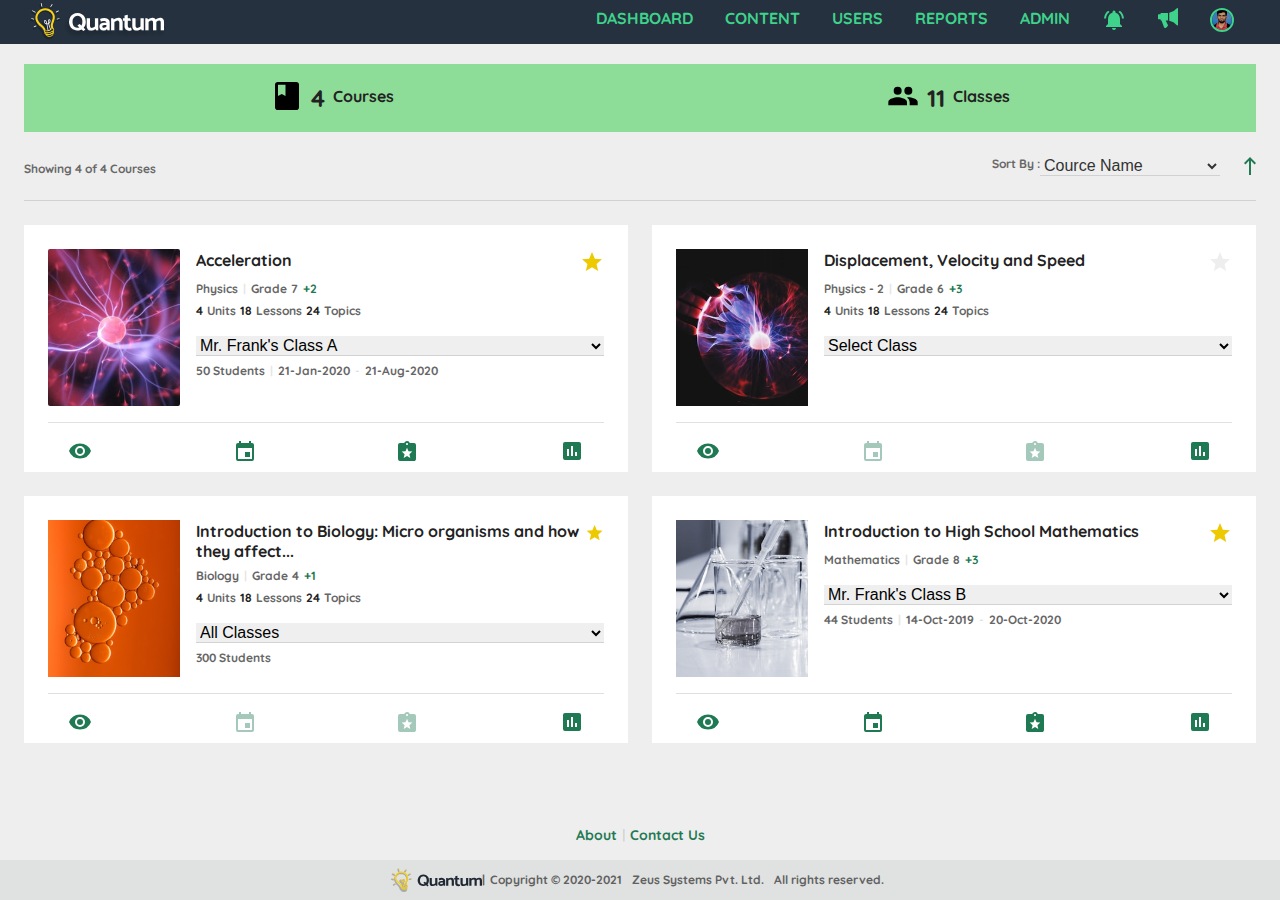
==== commit 4805fc8c: "fixed the bug in alert and fixed navbar" ====
--- a/dashboard/index.html
+++ b/dashboard/index.html
@@ -21,17 +21,10 @@
             <div class="nav large-screen">ADMIN</div>
             <div class="nav bell"><img src="/dashboard/alerts.svg" alt="Alert as image.">
                 <div class="alerts-announcements">
-                    <div class="alert-cont"></div>
-                    <div class="alert-show-button">Show All</div>
                 </div>
             </div>
             <div class="nav"><img src="/dashboard/announcements.svg" alt="announcements as image">
-                <div class="alerts-announcements">
-                    <div class="announcement-cont"></div>
-                    <div class="announcement-show-button">
-                        <div class="announcement-buttons seperator">Show All</div>
-                        <div class="announcement-buttons">Create New</div>
-                    </div>
+                <div class="alerts-announcements" id="ann">
                 </div>
             </div>
             <div class="nav profile"><img src="/dashboard/IT024_Meet_Dadhania.jpg" alt=""></div>
--- a/dashboard/style.css
+++ b/dashboard/style.css
@@ -26,6 +26,10 @@
 .header {
   background: #25313F;
   padding: 0 30px;
+  position: fixed;
+  top: 0;
+  right: 0;
+  left: 0;
   display: flex;
 }
 .header .nav {
@@ -50,18 +54,27 @@
   border: #3FD28B 2px solid;
 }
 .header .nav .alerts-announcements {
-  opacity: 0;
-  visibility: hidden;
-  transition: visibility 0s, opacity 0.5s ease-in-out;
+  max-height: 0;
+  z-index: 1;
+  overflow: hidden;
   position: absolute;
+  transition: max-height 0.2s ease-in-out;
+  width: 315px;
+  right: 0;
+  top: 44px;
+}
+.header .nav .alerts-announcements .alert {
+  display: none;
+}
+.header .nav .alerts-announcements .alert-show-button,
+.header .nav .alerts-announcements .announcement-show-button {
+  display: none;
 }
 .header .nav:hover .nav {
   color: #222222;
   text-align: left;
 }
 .header .nav:hover .alerts-announcements {
-  visibility: visible;
-  opacity: 1;
   width: 315px;
   max-height: 580px;
   z-index: 1;
@@ -171,6 +184,7 @@
 
 .main {
   margin: 24px;
+  margin-top: 64px;
 }
 .main .course-class-toggle {
   background-color: #8DDC97;
@@ -385,17 +399,21 @@
     margin-left: auto;
   }
   .header .menu {
-    display: contents;
+    display: block;
   }
   .header .menu .hamburger-menu {
-    opacity: 0;
+    z-index: 1;
+    overflow: hidden;
+    position: absolute;
+    top: 44px;
+    right: 0;
+  }
+  .header .menu .hamburger-menu .menuitem {
+    width: 0;
     visibility: hidden;
-    transition: visibility 0s, opacity 0.5s ease-in-out;
-    position: absolute;
+    transition: width 0.2s ease-in-out;
   }
   .header .menu:hover .hamburger-menu {
-    visibility: visible;
-    opacity: 1;
     z-index: 1;
     position: absolute;
     right: 0;
@@ -412,6 +430,7 @@
     padding: 16px 15px;
     width: 280px;
     text-align: left;
+    visibility: visible;
   }
   .header .menu:hover .hamburger-menu .menuitem:hover {
     background-color: #f3f3f3;
